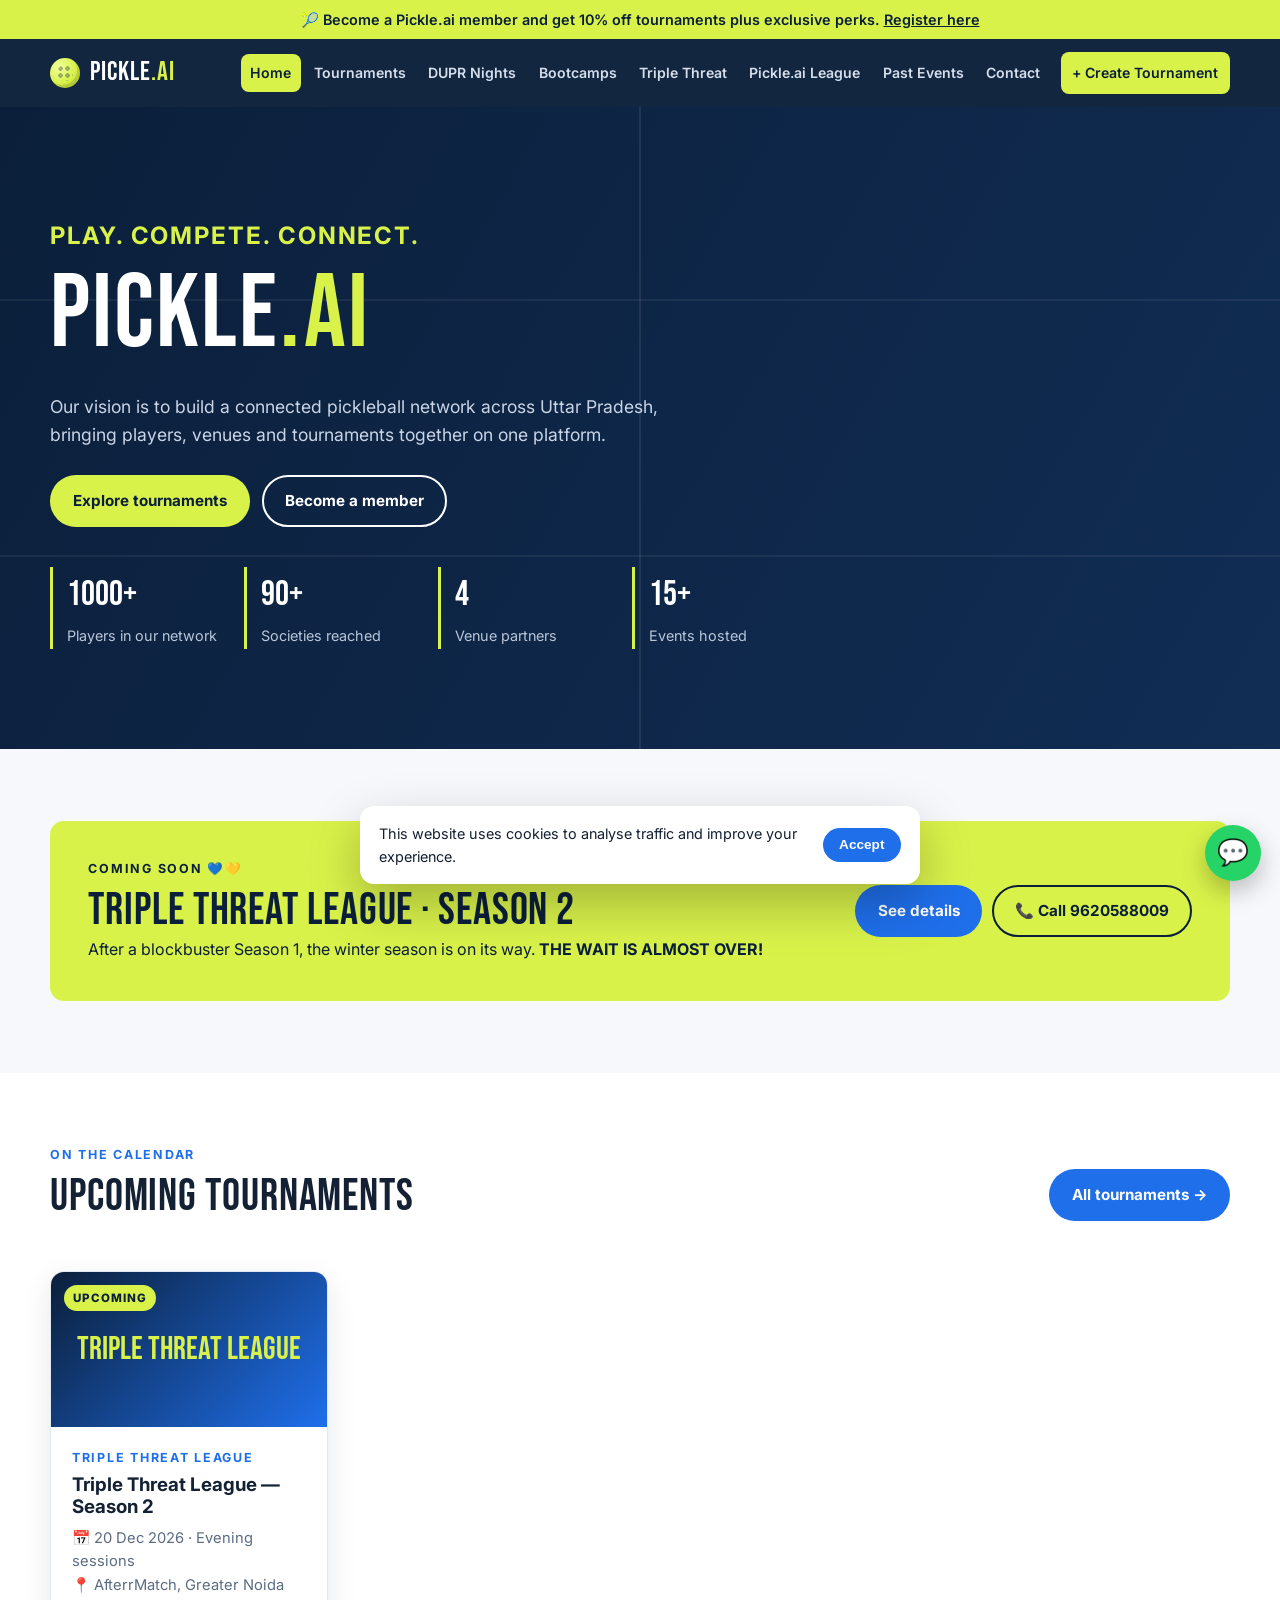
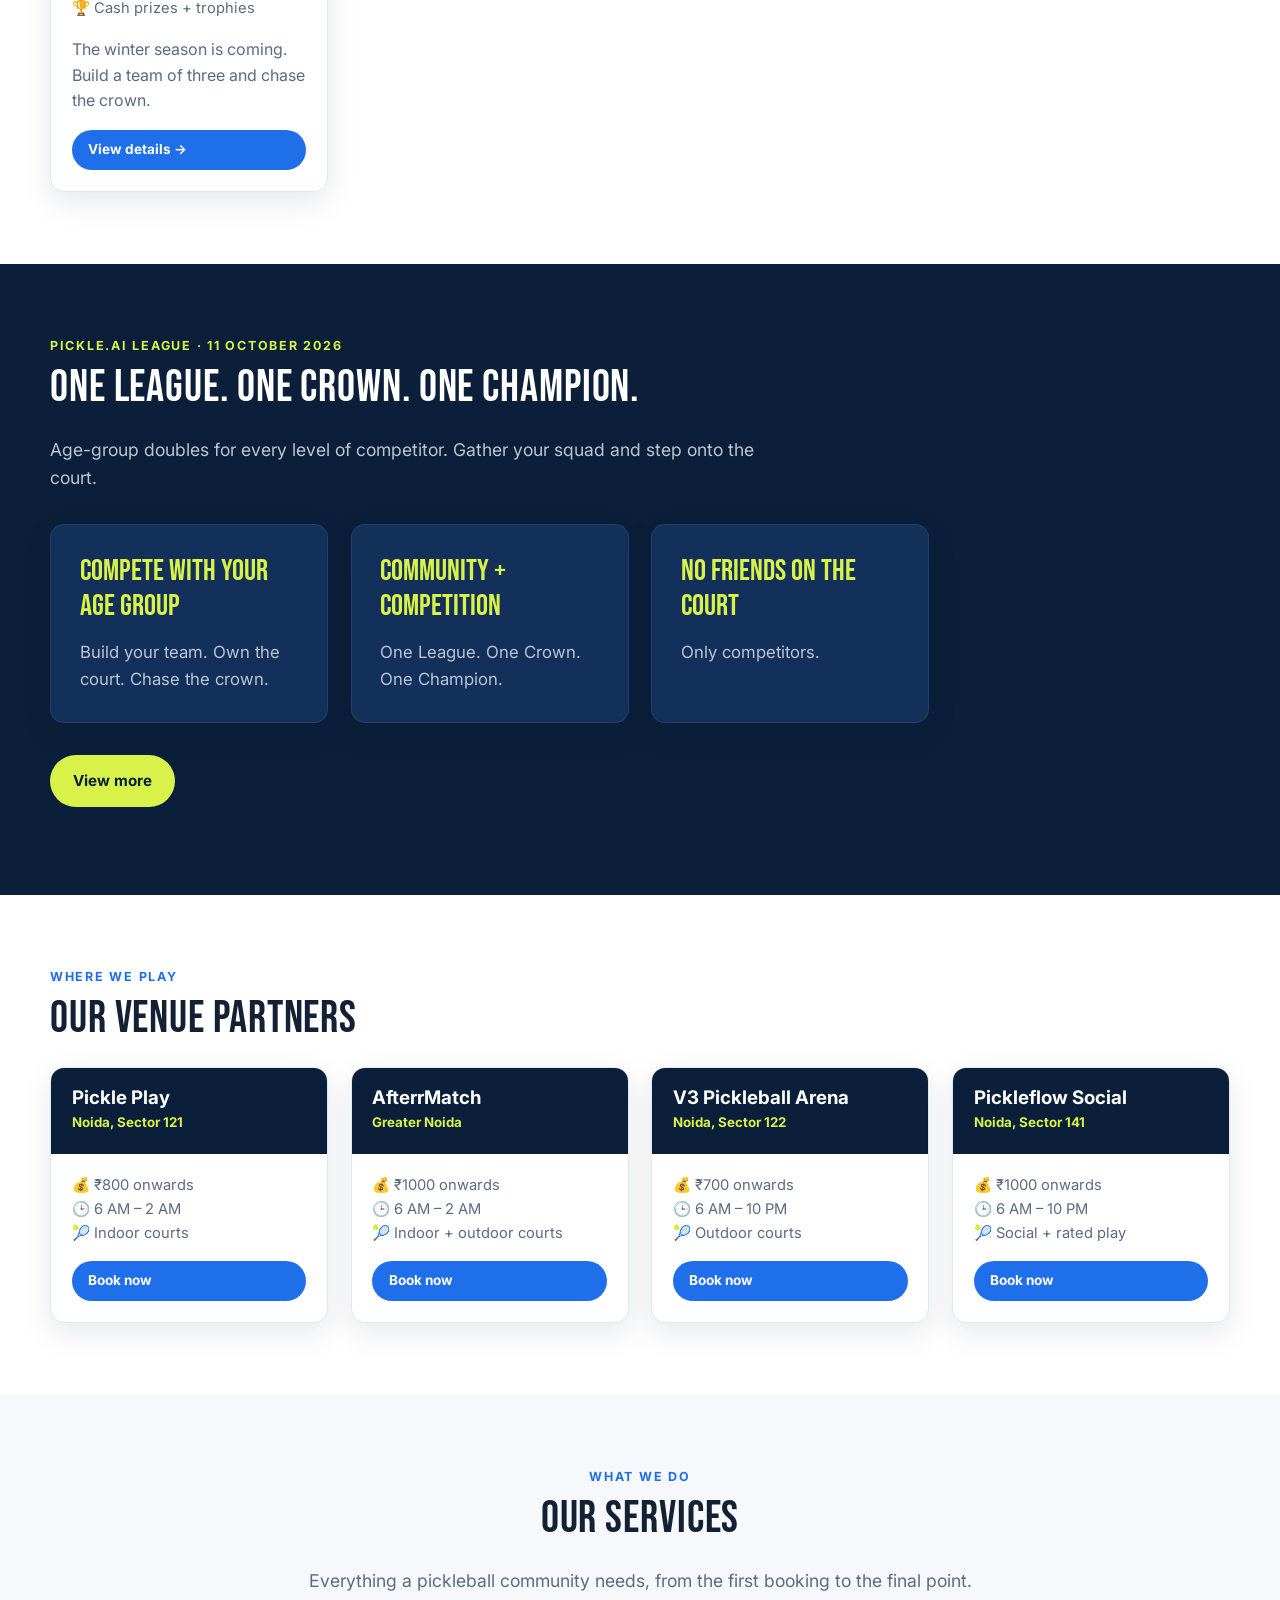
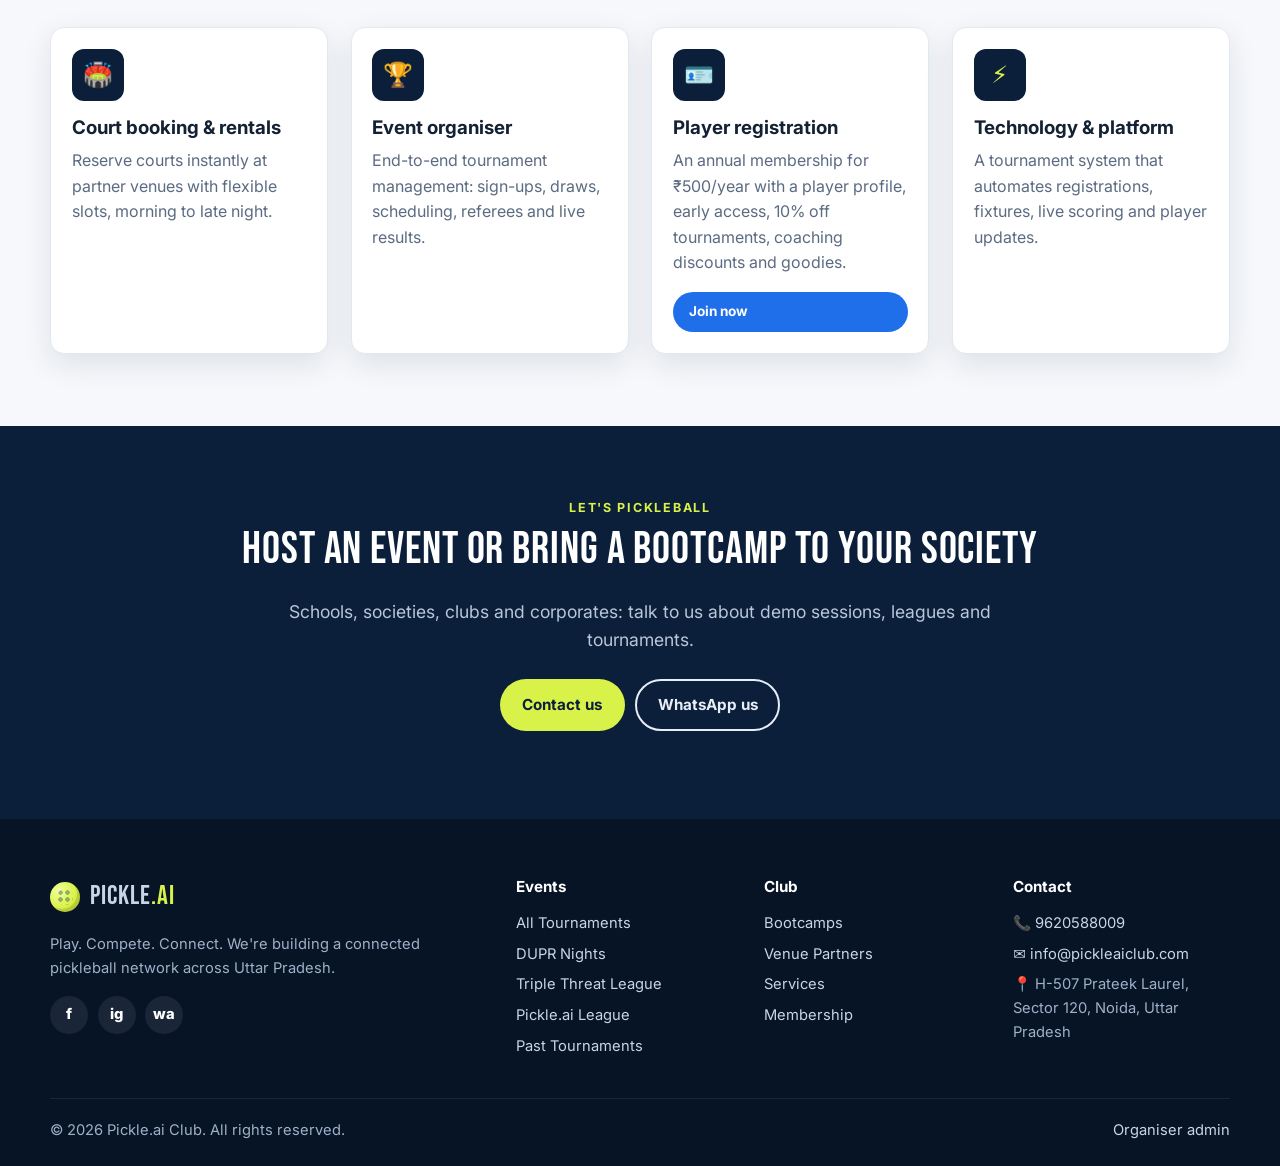
==== index.html @ 354d8ace "Initial Pickle.ai club website Static site with home, tournaments listing/detail, DUPR Nights, bootc" ====
<!doctype html>
<html lang="en">
<head>
  <meta charset="utf-8">
  <meta name="viewport" content="width=device-width, initial-scale=1">
  <title>Pickle.ai — Play. Compete. Connect.</title>
  <meta name="description" content="Pickle.ai Club: pickleball tournaments, leagues, DUPR nights, bootcamps and venue partners across Noida, NCR and Uttar Pradesh.">
  <link rel="preconnect" href="https://fonts.googleapis.com">
  <link href="https://fonts.googleapis.com/css2?family=Bebas+Neue&family=Inter:wght@400;600;700;800&display=swap" rel="stylesheet">
  <link rel="stylesheet" href="css/styles.css">
</head>
<body>
  <main>
    <section class="hero">
      <div class="container">
        <div class="tagline">Play. Compete. Connect.</div>
        <h1>PICKLE<b>.AI</b></h1>
        <p>Our vision is to build a connected pickleball network across Uttar Pradesh, bringing players, venues and tournaments together on one platform.</p>
        <div class="actions">
          <a class="btn btn--primary" href="tournaments.html">Explore tournaments</a>
          <a class="btn btn--ghost" href="membership.html">Become a member</a>
        </div>
        <div class="stats">
          <div class="stat"><strong>1000+</strong><span>Players in our network</span></div>
          <div class="stat"><strong>90+</strong><span>Societies reached</span></div>
          <div class="stat"><strong>4</strong><span>Venue partners</span></div>
          <div class="stat"><strong>15+</strong><span>Events hosted</span></div>
        </div>
      </div>
    </section>

    <!-- Coming soon -->
    <section class="section">
      <div class="container">
        <div class="cta">
          <div>
            <div class="eyebrow" style="color:var(--navy)">Coming soon 💙💛</div>
            <h2>Triple Threat League · Season 2</h2>
            <p style="margin:0">After a blockbuster Season 1, the winter season is on its way. <b>THE WAIT IS ALMOST OVER!</b></p>
          </div>
          <div style="display:flex;gap:.6rem;flex-wrap:wrap">
            <a class="btn btn--blue" href="tournament.html?id=triple-threat-league-s2">See details</a>
            <a class="btn btn--ghost" href="tel:9620588009">📞 Call 9620588009</a>
          </div>
        </div>
      </div>
    </section>

    <!-- Upcoming tournaments (dynamic) -->
    <section class="section section--alt">
      <div class="container">
        <div class="toolbar">
          <div>
            <div class="eyebrow">On the calendar</div>
            <h2>Upcoming tournaments</h2>
          </div>
          <a class="btn btn--blue" href="tournaments.html">All tournaments →</a>
        </div>
        <div class="grid" id="upcoming"></div>
      </div>
    </section>

    <!-- Pickle.ai League promo -->
    <section class="section section--dark">
      <div class="container">
        <div class="eyebrow">Pickle.ai League · 11 October 2026</div>
        <h2>One league. One crown. One champion.</h2>
        <p class="lead">Age-group doubles for every level of competitor. Gather your squad and step onto the court.</p>
        <div class="grid" style="margin-top:2rem">
          <div class="card promo"><h3>Compete with your age group</h3><p>Build your team. Own the court. Chase the crown.</p></div>
          <div class="card promo"><h3>Community + Competition</h3><p>One League. One Crown. One Champion.</p></div>
          <div class="card promo"><h3>No friends on the court</h3><p>Only competitors.</p></div>
        </div>
        <p style="margin-top:2rem"><a class="btn btn--primary" href="pickle-ai-league.html">View more</a></p>
      </div>
    </section>

    <!-- Moments gallery (dynamic, from tournament images) -->
    <section class="section" id="moments-section">
      <div class="container">
        <div class="eyebrow">Gallery</div>
        <h2>Tournament moments</h2>
        <div class="gallery" id="moments"></div>
      </div>
    </section>

    <!-- Venues -->
    <section class="section section--alt" id="venues">
      <div class="container">
        <div class="eyebrow">Where we play</div>
        <h2>Our venue partners</h2>
        <div class="grid" id="venue-grid"></div>
      </div>
    </section>

    <!-- Services -->
    <section class="section" id="services">
      <div class="container">
        <div class="center">
          <div class="eyebrow">What we do</div>
          <h2>Our services</h2>
          <p class="lead">Everything a pickleball community needs, from the first booking to the final point.</p>
        </div>
        <div class="grid" style="margin-top:2rem">
          <div class="card"><div class="card__body"><div class="card__icon">🏟️</div><h3>Court booking & rentals</h3><p>Reserve courts instantly at partner venues with flexible slots, morning to late night.</p></div></div>
          <div class="card"><div class="card__body"><div class="card__icon">🏆</div><h3>Event organiser</h3><p>End-to-end tournament management: sign-ups, draws, scheduling, referees and live results.</p></div></div>
          <div class="card"><div class="card__body"><div class="card__icon">🪪</div><h3>Player registration</h3><p>An annual membership for ₹500/year with a player profile, early access, 10% off tournaments, coaching discounts and goodies.</p><a class="btn btn--blue btn--sm" href="membership.html">Join now</a></div></div>
          <div class="card"><div class="card__body"><div class="card__icon">⚡</div><h3>Technology & platform</h3><p>A tournament system that automates registrations, fixtures, live scoring and player updates.</p></div></div>
        </div>
      </div>
    </section>

    <!-- Contact CTA -->
    <section class="section section--dark">
      <div class="container center">
        <div class="eyebrow">Let's pickleball</div>
        <h2>Host an event or bring a bootcamp to your society</h2>
        <p class="lead">Schools, societies, clubs and corporates: talk to us about demo sessions, leagues and tournaments.</p>
        <p style="margin-top:1.5rem;display:flex;gap:.6rem;justify-content:center;flex-wrap:wrap">
          <a class="btn btn--primary" href="contact.html">Contact us</a>
          <a class="btn btn--ghost" href="https://wa.me/919620588009" target="_blank" rel="noopener">WhatsApp us</a>
        </p>
      </div>
    </section>
  </main>

  <div class="lightbox" id="lightbox"><button class="lb-close" aria-label="Close">×</button><button class="lb-prev" aria-label="Previous">‹</button><img alt=""><button class="lb-next" aria-label="Next">›</button></div>

  <script src="data/tournaments.js"></script>
  <script src="data/venues.js"></script>
  <script src="js/site.js"></script>
  <script src="js/store.js"></script>
  <script src="js/lightbox.js"></script>
  <script>
    (async () => {
      const all = await Store.list();
      const upcoming = all.filter((t) => UI.statusOf(t) !== "completed")
        .sort((a, b) => a.startDate.localeCompare(b.startDate));
      const show = upcoming.length ? upcoming.slice(0, 3) : all.slice(0, 3);
      document.getElementById("upcoming").innerHTML = show.map(UI.tournamentCard).join("") ||
        '<div class="empty">No tournaments yet. <a href="admin.html">Create one</a>.</div>';

      const imgs = all.flatMap((t) => t.images || []).slice(0, 12);
      if (imgs.length) Lightbox.renderGallery(document.getElementById("moments"), imgs);
      else document.getElementById("moments-section").classList.add("hidden");

      document.getElementById("venue-grid").innerHTML = window.VENUES.map((v) => `
        <article class="card">
          <div class="venue__head"><h3>${UI.esc(v.name)}</h3><small>${UI.esc(v.area)}</small></div>
          <div class="card__body">
            <ul class="meta"><li>💰 ${UI.esc(v.price)}</li><li>🕒 ${UI.esc(v.hours)}</li><li>🎾 ${UI.esc(v.courts)}</li></ul>
            <a class="btn btn--blue btn--sm" href="tel:${v.phone}">Book now</a>
          </div>
        </article>`).join("");
    })();
  </script>
</body>
</html>
---- css/styles.css ----
/* ==========================================================================
   Pickle.ai Club — site styles
   Palette: deep navy + pickleball optic yellow, with a court-blue accent.
   ========================================================================== */
:root {
  --navy: #0b1f3a;
  --navy-2: #12305a;
  --blue: #1f6feb;
  --ball: #d9f24a;
  --ball-dark: #b8d12a;
  --ink: #142033;
  --muted: #5b6b82;
  --line: #e3e8ef;
  --bg: #f6f8fb;
  --white: #fff;
  --danger: #d64545;
  --radius: 14px;
  --shadow: 0 10px 30px rgba(11, 31, 58, .10);
  --max: 1180px;
  --font: "Inter", system-ui, -apple-system, "Segoe UI", Roboto, sans-serif;
  --display: "Bebas Neue", "Oswald", Impact, sans-serif;
}

* { box-sizing: border-box; }
html { scroll-behavior: smooth; }
body { margin: 0; font-family: var(--font); color: var(--ink); background: var(--bg); line-height: 1.6; }
img, video { max-width: 100%; display: block; }
a { color: var(--blue); text-decoration: none; }
a:hover { text-decoration: underline; }
h1, h2, h3 { line-height: 1.15; margin: 0 0 .5em; }
h1, h2 { font-family: var(--display); letter-spacing: .02em; font-weight: 400; }
h2 { font-size: clamp(2rem, 4vw, 2.8rem); }
.container { width: min(100% - 2rem, var(--max)); margin-inline: auto; }
.section { padding: 72px 0; }
.section--alt { background: var(--white); }
.section--dark { background: var(--navy); color: #e8eef7; }
.section--dark h2 { color: var(--white); }
.eyebrow { text-transform: uppercase; font-weight: 700; letter-spacing: .14em; font-size: .78rem; color: var(--blue); margin-bottom: .4rem; }
.section--dark .eyebrow { color: var(--ball); }
.lead { font-size: 1.1rem; color: var(--muted); max-width: 720px; }
.section--dark .lead { color: #b9c6d8; }
.center { text-align: center; }
.center .lead { margin-inline: auto; }

/* Buttons */
.btn { display: inline-flex; align-items: center; gap: .5rem; padding: .75rem 1.3rem; border-radius: 999px; font-weight: 700; border: 2px solid transparent; cursor: pointer; font-size: .95rem; transition: transform .15s, background .15s; text-decoration: none !important; }
.btn:hover { transform: translateY(-1px); }
.btn--primary { background: var(--ball); color: var(--navy); }
.btn--primary:hover { background: var(--ball-dark); }
.btn--blue { background: var(--blue); color: var(--white); }
.btn--ghost { border-color: currentColor; color: inherit; background: transparent; }
.btn--danger { background: var(--danger); color: var(--white); }
.btn--sm { padding: .45rem .9rem; font-size: .85rem; }

/* Announcement bar */
.topbar { background: var(--ball); color: var(--navy); font-size: .9rem; font-weight: 600; text-align: center; padding: .5rem 1rem; }
.topbar a { color: var(--navy); text-decoration: underline; }

/* Header */
.site-header { position: sticky; top: 0; z-index: 50; background: rgba(11, 31, 58, .97); backdrop-filter: blur(8px); }
.site-header .container { display: flex; align-items: center; justify-content: space-between; height: 68px; gap: 1rem; }
.brand { display: flex; align-items: center; gap: .6rem; color: var(--white); font-family: var(--display); font-size: 1.7rem; letter-spacing: .04em; text-decoration: none !important; }
.brand__ball { width: 30px; height: 30px; border-radius: 50%; background: radial-gradient(circle at 30% 30%, #f1ff9b, var(--ball) 55%, var(--ball-dark)); box-shadow: inset -3px -3px 0 rgba(0,0,0,.12); position: relative; }
.brand__ball::after { content: ""; position: absolute; inset: 7px; border-radius: 50%; background: radial-gradient(circle, rgba(11,31,58,.35) 2px, transparent 2.5px) 0 0 / 7px 7px; }
.brand span b { color: var(--ball); font-weight: 400; }
.nav { display: flex; align-items: center; gap: .2rem; }
.nav a { color: #d4deec; font-weight: 600; font-size: .88rem; padding: .5rem .6rem; white-space: nowrap; border-radius: 8px; text-decoration: none; }
.nav a:hover, .nav a.active { color: var(--navy); background: var(--ball); }
.nav .btn { margin-left: .5rem; color: var(--navy); background: var(--ball); }
.nav .btn:hover { background: var(--white); }
.nav-toggle { display: none; background: none; border: 0; color: var(--white); font-size: 1.6rem; cursor: pointer; }
@media (max-width: 1240px) {
  .nav-toggle { display: block; }
  .nav { position: absolute; top: 68px; left: 0; right: 0; flex-direction: column; align-items: stretch; background: var(--navy); padding: 1rem; display: none; }
  .nav.open { display: flex; }
  .nav .btn { margin: .5rem 0 0; justify-content: center; }
}

/* Hero */
.hero { position: relative; color: var(--white); background: linear-gradient(120deg, rgba(11,31,58,.95), rgba(18,48,90,.82)), var(--hero-img, none) center/cover, var(--navy); overflow: hidden; }
.hero::before { /* court lines */ content: ""; position: absolute; inset: 0; background:
  linear-gradient(90deg, transparent calc(50% - 1px), rgba(255,255,255,.08) calc(50% - 1px), rgba(255,255,255,.08) calc(50% + 1px), transparent calc(50% + 1px)),
  linear-gradient(0deg, transparent calc(30% - 1px), rgba(255,255,255,.06) calc(30% - 1px), rgba(255,255,255,.06) calc(30% + 1px), transparent calc(30% + 1px)),
  linear-gradient(0deg, transparent calc(70% - 1px), rgba(255,255,255,.06) calc(70% - 1px), rgba(255,255,255,.06) calc(70% + 1px), transparent calc(70% + 1px)); pointer-events: none; }
.hero .container { position: relative; padding: 110px 0 100px; }
.hero h1 { font-size: clamp(3.2rem, 9vw, 6.5rem); margin-bottom: .1em; }
.hero h1 b { color: var(--ball); font-weight: 400; }
.hero .tagline { font-size: clamp(1.1rem, 2.4vw, 1.5rem); font-weight: 700; letter-spacing: .08em; text-transform: uppercase; color: var(--ball); }
.hero p { max-width: 640px; color: #c9d5e6; font-size: 1.1rem; }
.hero .actions { display: flex; flex-wrap: wrap; gap: .8rem; margin-top: 1.6rem; }
.hero--page .container { padding: 80px 0 64px; }
.hero--page h1 { font-size: clamp(2.6rem, 6vw, 4.4rem); }

/* Stats strip */
.stats { display: grid; grid-template-columns: repeat(auto-fit, minmax(160px, 1fr)); gap: 1rem; margin-top: 2.5rem; max-width: 760px; }
.stat { border-left: 3px solid var(--ball); padding-left: .9rem; }
.stat strong { display: block; font-family: var(--display); font-size: 2.2rem; font-weight: 400; color: var(--white); }
.stat span { color: #b9c6d8; font-size: .9rem; }

/* Grid + cards */
.grid { display: grid; gap: 1.4rem; grid-template-columns: repeat(auto-fill, minmax(260px, 1fr)); }
.grid--2 { grid-template-columns: repeat(auto-fit, minmax(320px, 1fr)); }
.card { background: var(--white); border: 1px solid var(--line); border-radius: var(--radius); overflow: hidden; box-shadow: var(--shadow); display: flex; flex-direction: column; }
.card__body { padding: 1.3rem; flex: 1; display: flex; flex-direction: column; }
.card__body p { color: var(--muted); margin: 0 0 1rem; }
.card__body .btn, .card__body .card__foot { margin-top: auto; }
.card__icon { width: 52px; height: 52px; border-radius: 12px; display: grid; place-items: center; background: var(--navy); color: var(--ball); font-size: 1.5rem; margin-bottom: 1rem; }
.section--dark .card { background: var(--navy-2); border-color: rgba(255,255,255,.08); color: #e8eef7; }
.section--dark .card p { color: #b9c6d8; }
.promo { padding: 1.8rem; background: linear-gradient(145deg, var(--navy-2), var(--navy)); color: var(--white); border: 1px solid rgba(255,255,255,.1); }
.promo h3 { font-family: var(--display); font-weight: 400; font-size: 1.9rem; color: var(--ball); }
.promo p { color: #c9d5e6; font-size: 1.05rem; margin: 0; }

/* Tournament cards */
.t-card__media { aspect-ratio: 16 / 9; background: linear-gradient(135deg, var(--navy), var(--blue)); position: relative; overflow: hidden; }
.t-card__media img { width: 100%; height: 100%; object-fit: cover; }
.t-card__media .placeholder { position: absolute; inset: 0; display: grid; place-items: center; color: var(--ball); font-family: var(--display); font-size: 2rem; text-align: center; padding: 1rem; }
.badge { display: inline-block; font-size: .72rem; font-weight: 800; letter-spacing: .08em; text-transform: uppercase; padding: .25rem .6rem; border-radius: 999px; background: var(--ball); color: var(--navy); }
.badge--past { background: #e3e8ef; color: var(--muted); }
.badge--live { background: var(--danger); color: var(--white); }
.badge--local { background: var(--blue); color: var(--white); }
.t-card__media .badge { position: absolute; top: .8rem; left: .8rem; }
.t-card__media .badge + .badge { left: auto; right: .8rem; }
.meta { list-style: none; padding: 0; margin: 0 0 1rem; color: var(--muted); font-size: .92rem; }
.meta li { display: flex; gap: .5rem; }
.t-card h3 a { color: var(--ink); }

/* Filters */
.toolbar { display: flex; flex-wrap: wrap; gap: .6rem; align-items: center; justify-content: space-between; margin-bottom: 1.6rem; }
.chips { display: flex; flex-wrap: wrap; gap: .5rem; }
.chip { border: 1px solid var(--line); background: var(--white); border-radius: 999px; padding: .45rem 1rem; font-weight: 600; cursor: pointer; font-size: .88rem; color: var(--ink); }
.chip.active { background: var(--navy); color: var(--white); border-color: var(--navy); }
.search { border: 1px solid var(--line); border-radius: 999px; padding: .55rem 1rem; min-width: 240px; font: inherit; }
.empty { text-align: center; color: var(--muted); padding: 3rem 1rem; border: 2px dashed var(--line); border-radius: var(--radius); background: var(--white); }

/* Venues */
.venue__head { background: var(--navy); color: var(--white); padding: 1.2rem 1.3rem; }
.venue__head h3 { margin: 0; }
.venue__head small { color: var(--ball); font-weight: 700; }

/* Tournament detail */
.detail-hero { color: var(--white); background: linear-gradient(0deg, rgba(11,31,58,.96) 10%, rgba(11,31,58,.55)), var(--cover, none) center/cover, var(--navy); }
.detail-hero .container { padding: 120px 0 48px; }
.detail-hero h1 { font-size: clamp(2.6rem, 6vw, 4.6rem); margin: .4rem 0; }
.detail-hero .meta { color: #c9d5e6; display: flex; flex-wrap: wrap; gap: .4rem 1.6rem; font-size: 1rem; }
.detail-layout { display: grid; grid-template-columns: minmax(0, 1fr) 340px; gap: 2rem; align-items: start; }
@media (max-width: 900px) { .detail-layout { grid-template-columns: 1fr; } }
.panel { background: var(--white); border: 1px solid var(--line); border-radius: var(--radius); padding: 1.5rem; box-shadow: var(--shadow); margin-bottom: 1.5rem; }
.panel h2 { font-size: 1.9rem; }
.sticky { position: sticky; top: 88px; }
.facts { list-style: none; padding: 0; margin: 0 0 1.2rem; }
.facts li { display: flex; justify-content: space-between; gap: 1rem; padding: .6rem 0; border-bottom: 1px solid var(--line); }
.facts li span:first-child { color: var(--muted); }
.facts li span:last-child { font-weight: 700; text-align: right; }
.schedule { width: 100%; border-collapse: collapse; }
.schedule td { padding: .6rem .4rem; border-bottom: 1px solid var(--line); vertical-align: top; }
.schedule td:first-child { font-weight: 700; white-space: nowrap; color: var(--blue); width: 1%; }
.tags { display: flex; flex-wrap: wrap; gap: .4rem; }
.tag { background: var(--bg); border: 1px solid var(--line); padding: .25rem .7rem; border-radius: 999px; font-size: .85rem; font-weight: 600; }
.podium { display: grid; grid-template-columns: repeat(auto-fit, minmax(180px, 1fr)); gap: 1rem; }
.podium div { border-radius: 12px; padding: 1rem; background: var(--bg); border: 1px solid var(--line); }
.podium strong { display: block; font-family: var(--display); font-size: 1.5rem; font-weight: 400; color: var(--navy); }

/* Gallery + lightbox */
.gallery { display: grid; grid-template-columns: repeat(auto-fill, minmax(180px, 1fr)); gap: .7rem; }
.gallery button { padding: 0; border: 0; cursor: zoom-in; border-radius: 10px; overflow: hidden; aspect-ratio: 1; background: var(--line); }
.gallery img { width: 100%; height: 100%; object-fit: cover; transition: transform .3s; }
.gallery button:hover img { transform: scale(1.06); }
.videos { display: grid; gap: 1rem; grid-template-columns: repeat(auto-fit, minmax(280px, 1fr)); }
.video { aspect-ratio: 16 / 9; border-radius: 12px; overflow: hidden; background: #000; }
.video iframe, .video video { width: 100%; height: 100%; border: 0; }
.lightbox { position: fixed; inset: 0; background: rgba(5, 12, 24, .92); display: none; place-items: center; z-index: 100; padding: 2rem; }
.lightbox.open { display: grid; }
.lightbox img { max-height: 88vh; border-radius: 10px; }
.lightbox button { position: absolute; background: rgba(255,255,255,.12); color: var(--white); border: 0; font-size: 1.8rem; width: 48px; height: 48px; border-radius: 50%; cursor: pointer; }
.lightbox .lb-close { top: 1rem; right: 1rem; }
.lightbox .lb-prev { left: 1rem; top: 50%; }
.lightbox .lb-next { right: 1rem; top: 50%; }

/* Forms */
.form { display: grid; gap: 1rem; }
.form-row { display: grid; gap: 1rem; grid-template-columns: repeat(auto-fit, minmax(220px, 1fr)); }
label { font-weight: 600; font-size: .9rem; display: grid; gap: .35rem; }
label small { font-weight: 400; color: var(--muted); }
input, select, textarea { font: inherit; padding: .7rem .85rem; border: 1px solid #cdd6e3; border-radius: 10px; background: var(--white); color: var(--ink); width: 100%; }
input:focus, select:focus, textarea:focus { outline: 2px solid var(--blue); outline-offset: 1px; border-color: transparent; }
textarea { min-height: 110px; resize: vertical; }
fieldset { border: 1px solid var(--line); border-radius: var(--radius); padding: 1.3rem; margin: 0; background: var(--white); }
legend { font-weight: 800; padding: 0 .5rem; color: var(--navy); }
.dropzone { border: 2px dashed #b9c6d8; border-radius: 12px; padding: 1.4rem; text-align: center; color: var(--muted); background: var(--bg); cursor: pointer; }
.dropzone.drag { border-color: var(--blue); background: #eaf2ff; }
.thumbs { display: flex; flex-wrap: wrap; gap: .6rem; margin-top: .8rem; }
.thumb { position: relative; width: 110px; height: 80px; border-radius: 8px; overflow: hidden; background: #000; }
.thumb img, .thumb video { width: 100%; height: 100%; object-fit: cover; }
.thumb button { position: absolute; top: 4px; right: 4px; width: 22px; height: 22px; border-radius: 50%; border: 0; background: rgba(0,0,0,.7); color: #fff; cursor: pointer; line-height: 1; }
.repeat-row { display: grid; grid-template-columns: 150px 1fr auto; gap: .5rem; margin-bottom: .5rem; }
.repeat-row--2 { grid-template-columns: 1fr auto; }
.notice { padding: .9rem 1.1rem; border-radius: 10px; background: #eaf2ff; border: 1px solid #c7dbff; color: var(--navy-2); font-size: .92rem; }
.notice--ok { background: #eefbd0; border-color: #d4ee8f; }
.admin-list .row { display: flex; justify-content: space-between; align-items: center; gap: 1rem; padding: .8rem 0; border-bottom: 1px solid var(--line); }

/* Contact */
.contact-grid { display: grid; grid-template-columns: 1fr 1.3fr; gap: 2rem; }
@media (max-width: 800px) { .contact-grid { grid-template-columns: 1fr; } }
.contact-list { list-style: none; padding: 0; margin: 0; display: grid; gap: 1rem; }
.contact-list li { display: flex; gap: .8rem; align-items: flex-start; }
.contact-list .card__icon { margin: 0; width: 42px; height: 42px; font-size: 1.1rem; flex: none; }

/* CTA band */
.cta { background: var(--ball); color: var(--navy); border-radius: var(--radius); padding: 2.4rem; display: flex; flex-wrap: wrap; align-items: center; justify-content: space-between; gap: 1rem; }
.cta h2 { margin: 0; }

/* Footer */
.site-footer { background: #071426; color: #9fb0c8; padding: 56px 0 24px; font-size: .92rem; }
.site-footer .cols { display: grid; gap: 2rem; grid-template-columns: 2fr 1fr 1fr 1fr; }
@media (max-width: 800px) { .site-footer .cols { grid-template-columns: 1fr 1fr; } }
.site-footer h4 { color: var(--white); margin: 0 0 .8rem; font-size: .95rem; }
.site-footer ul { list-style: none; padding: 0; margin: 0; display: grid; gap: .45rem; }
.site-footer a { color: #c9d5e6; }
.site-footer .bottom { border-top: 1px solid rgba(255,255,255,.08); margin-top: 2.5rem; padding-top: 1.2rem; display: flex; flex-wrap: wrap; justify-content: space-between; gap: 1rem; }
.socials { display: flex; gap: .6rem; margin-top: 1rem; }
.socials a { width: 38px; height: 38px; border-radius: 50%; display: grid; place-items: center; background: rgba(255,255,255,.08); color: var(--white); font-weight: 800; text-decoration: none; }

/* Cookie banner */
.cookie { position: fixed; bottom: 1rem; left: 1rem; right: 1rem; max-width: 560px; margin-inline: auto; background: var(--white); border-radius: var(--radius); box-shadow: 0 20px 50px rgba(0,0,0,.25); padding: 1rem 1.2rem; display: flex; gap: 1rem; align-items: center; z-index: 90; font-size: .9rem; }

.wa-float { position: fixed; right: 1.2rem; bottom: 1.2rem; width: 56px; height: 56px; border-radius: 50%; background: #25d366; color: #fff; display: grid; place-items: center; font-size: 1.6rem; box-shadow: 0 10px 25px rgba(0,0,0,.25); z-index: 80; text-decoration: none !important; }
.hidden { display: none !important; }
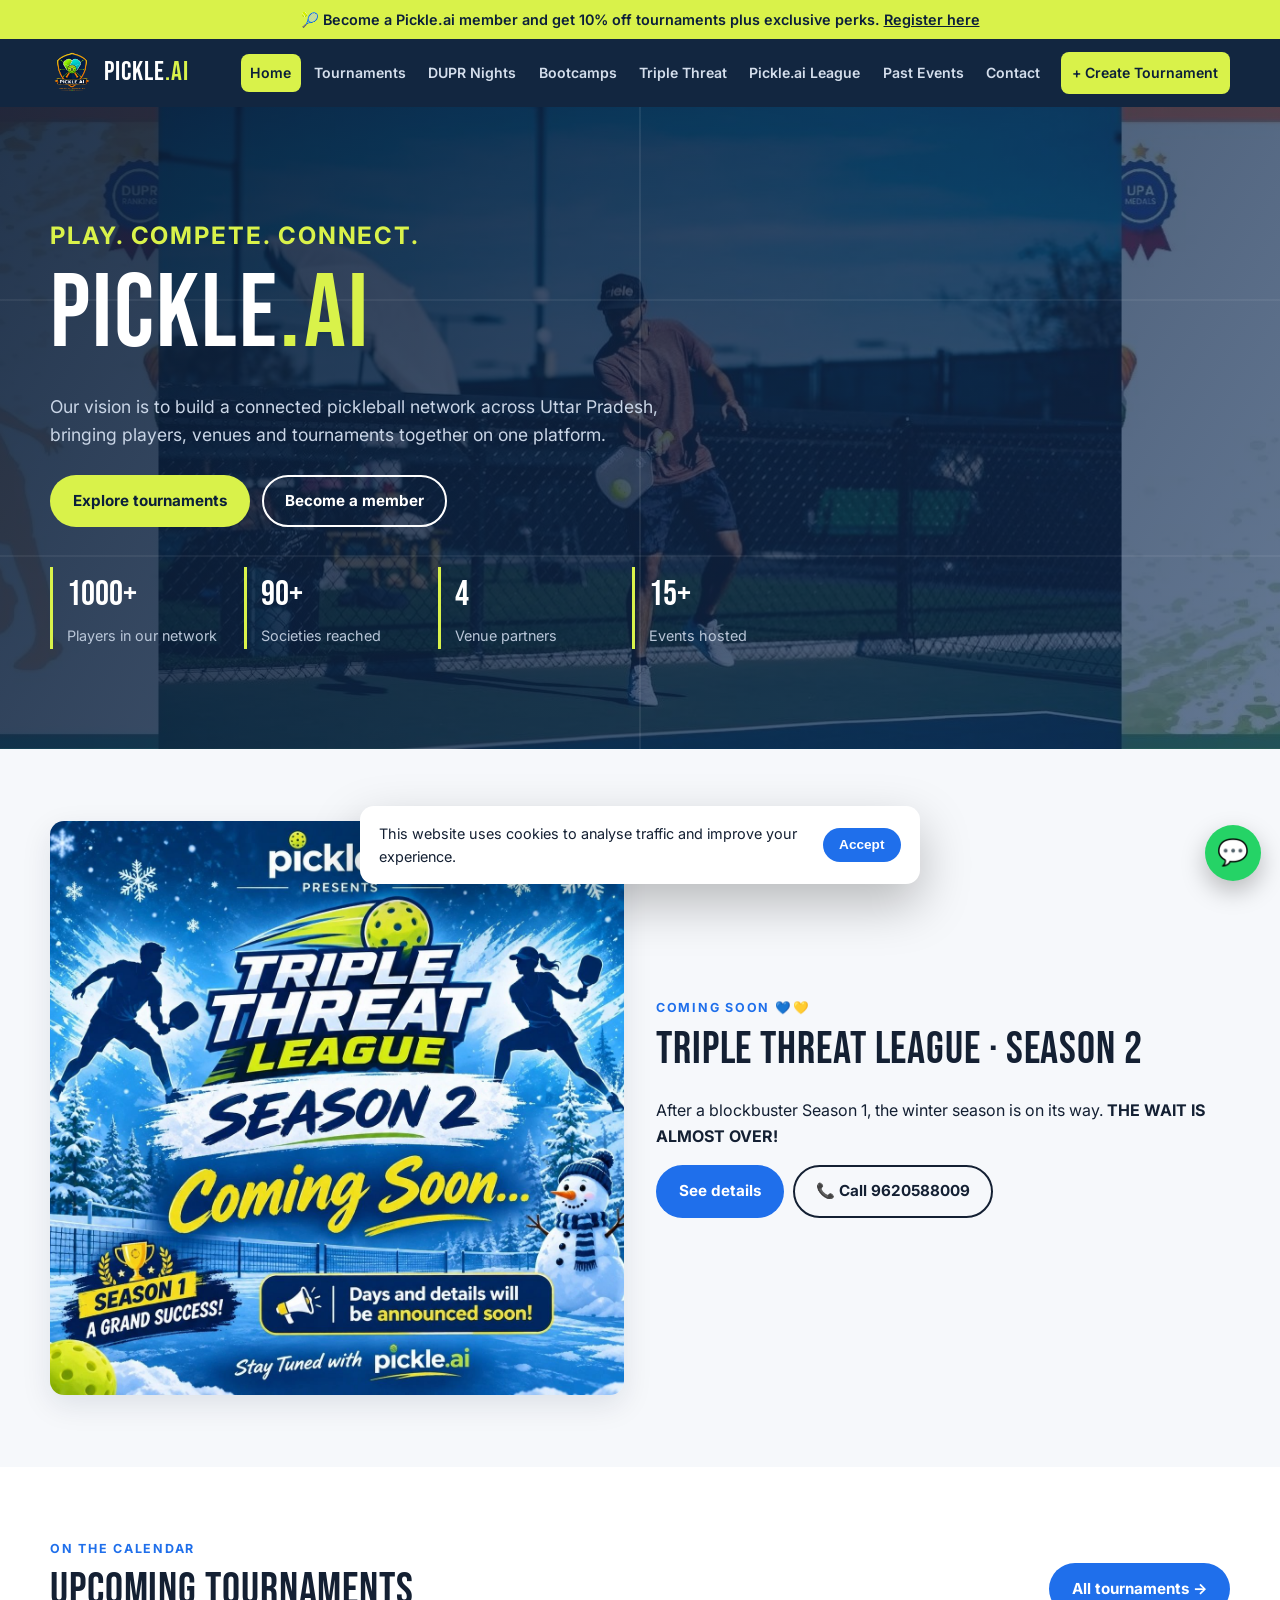
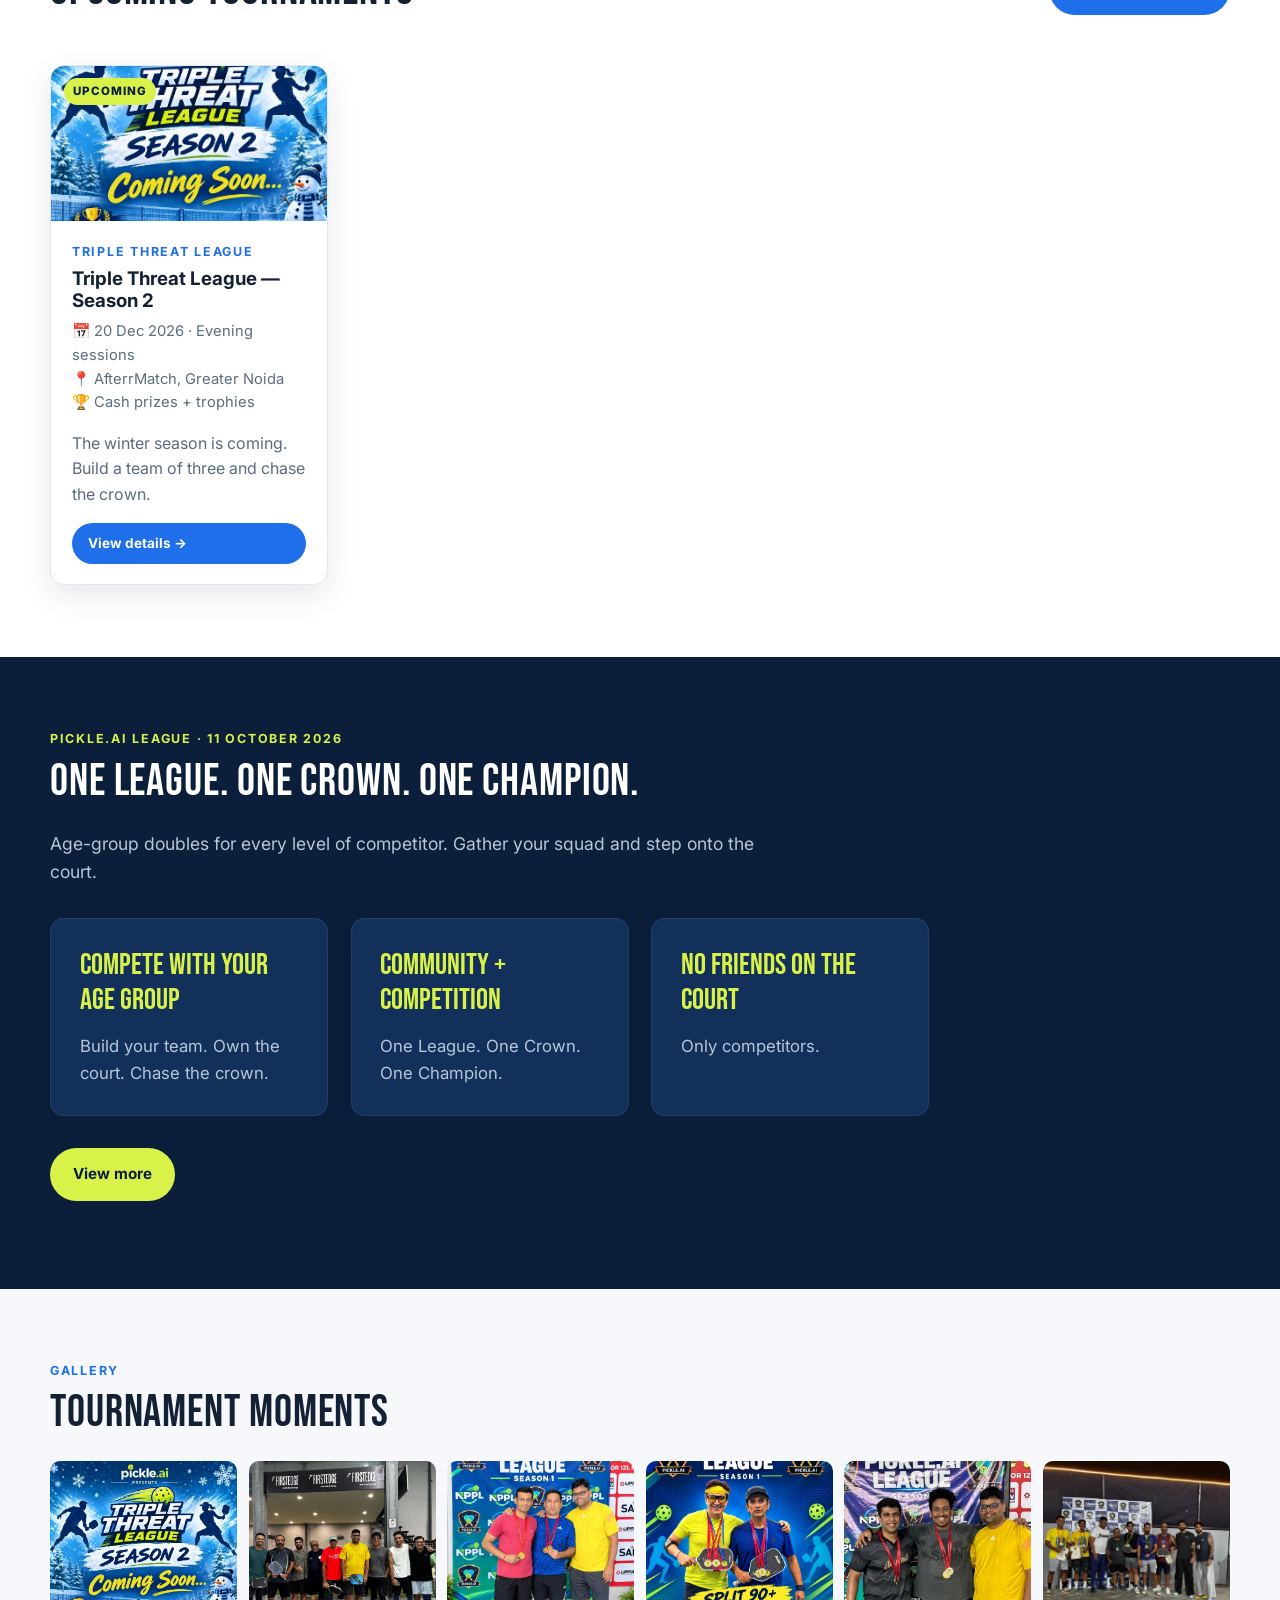
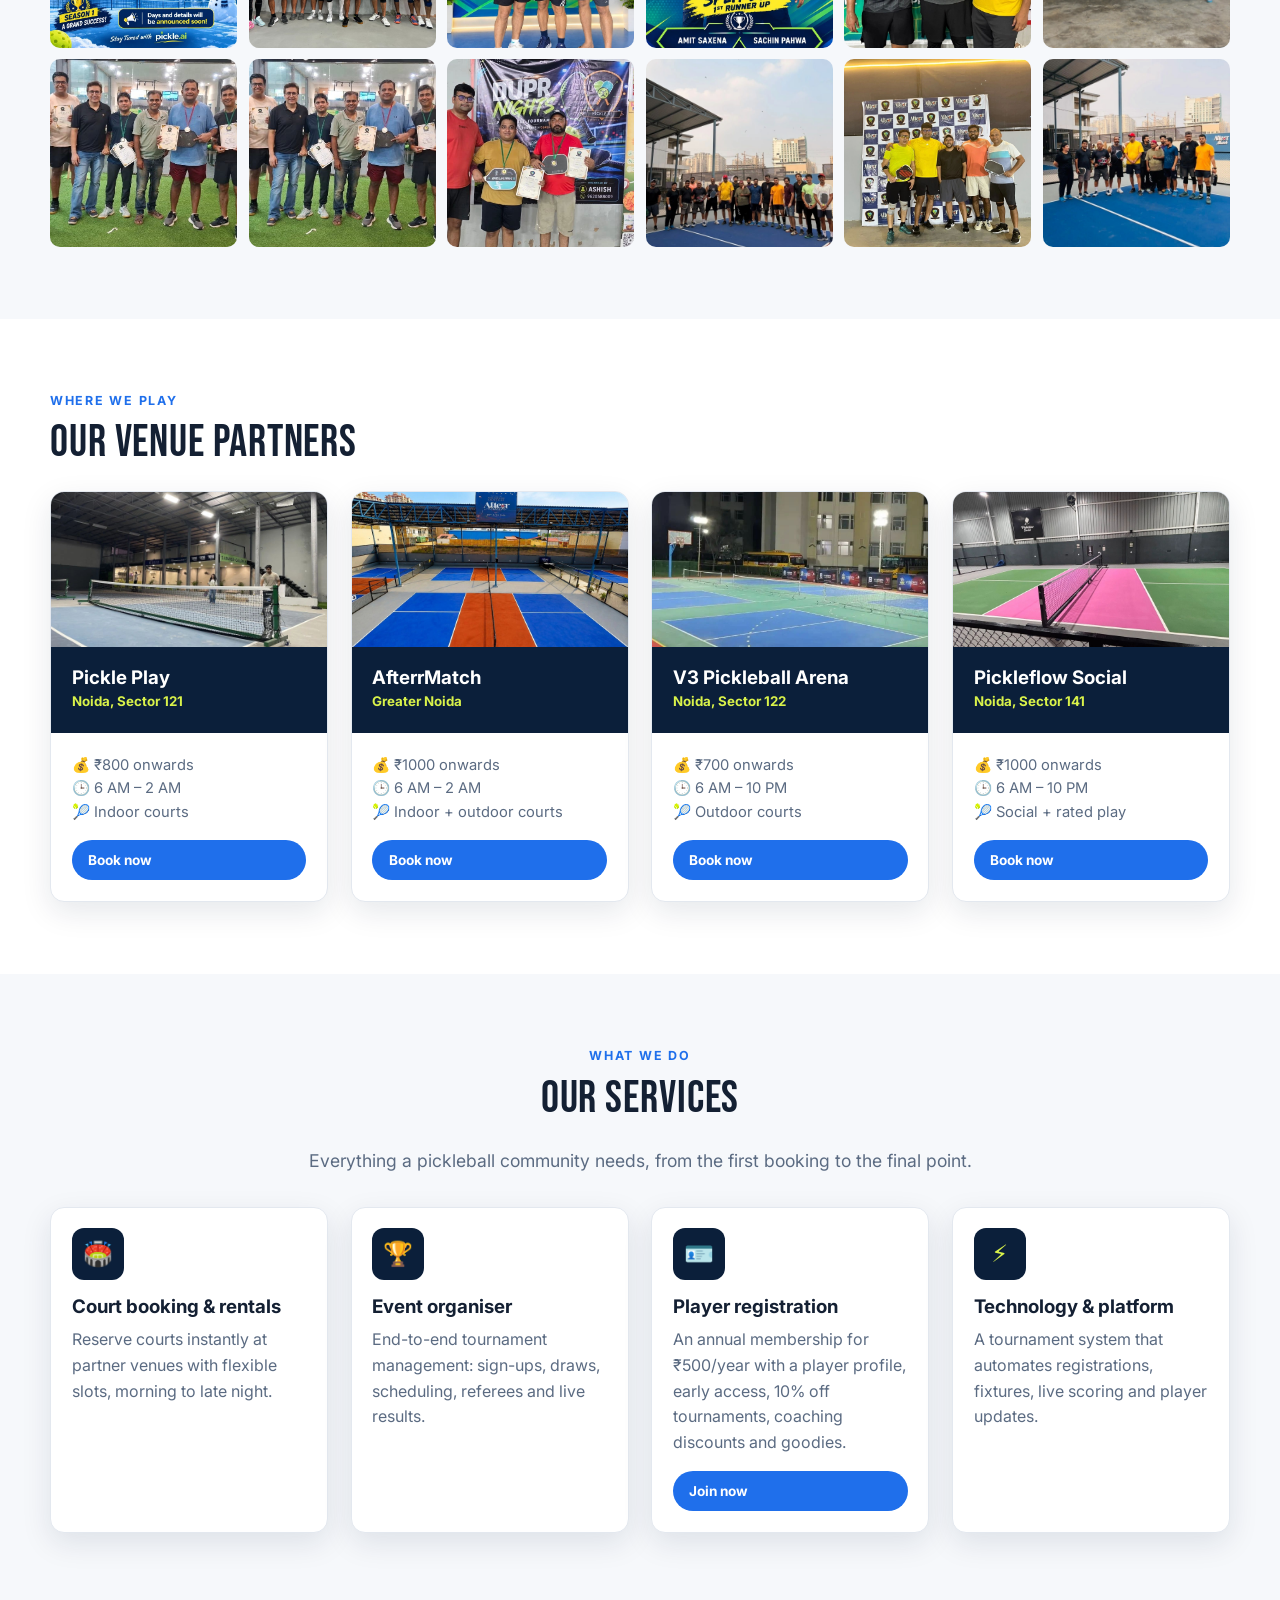
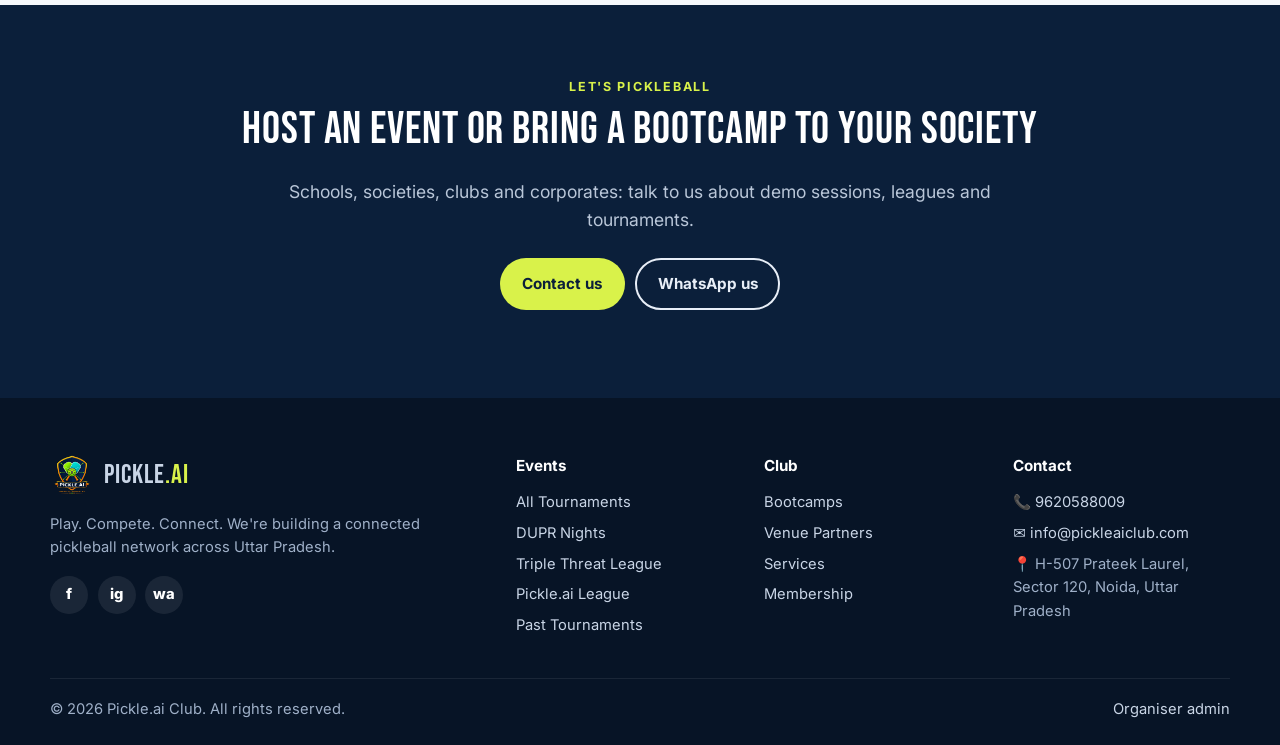
==== commit d5ee7785: "Add photos from pickleaiclub.com Tournament covers and galleries, home hero, logo, venue and bootcam" ====
--- a/index.html
+++ b/index.html
@@ -11,7 +11,7 @@
 </head>
 <body>
   <main>
-    <section class="hero">
+    <section class="hero" style="background-image:linear-gradient(120deg, rgba(11,31,58,.9), rgba(18,48,90,.65)), url('assets/img/hero-court.jpg')">
       <div class="container">
         <div class="tagline">Play. Compete. Connect.</div>
         <h1>PICKLE<b>.AI</b></h1>
@@ -32,12 +32,12 @@
     <!-- Coming soon -->
     <section class="section">
       <div class="container">
-        <div class="cta">
+        <div class="split">
+          <img src="assets/uploads/triple-threat-league-s2/season-2-poster.jpg" alt="Triple Threat League Season 2 coming soon poster" loading="lazy">
           <div>
-            <div class="eyebrow" style="color:var(--navy)">Coming soon 💙💛</div>
+            <div class="eyebrow">Coming soon 💙💛</div>
             <h2>Triple Threat League · Season 2</h2>
-            <p style="margin:0">After a blockbuster Season 1, the winter season is on its way. <b>THE WAIT IS ALMOST OVER!</b></p>
-          </div>
+            <p>After a blockbuster Season 1, the winter season is on its way. <b>THE WAIT IS ALMOST OVER!</b></p>
           <div style="display:flex;gap:.6rem;flex-wrap:wrap">
             <a class="btn btn--blue" href="tournament.html?id=triple-threat-league-s2">See details</a>
             <a class="btn btn--ghost" href="tel:9620588009">📞 Call 9620588009</a>
@@ -140,12 +140,13 @@
       document.getElementById("upcoming").innerHTML = show.map(UI.tournamentCard).join("") ||
         '<div class="empty">No tournaments yet. <a href="admin.html">Create one</a>.</div>';
 
-      const imgs = all.flatMap((t) => t.images || []).slice(0, 12);
+      const imgs = all.flatMap((t) => (t.images || []).slice(0, 4)).slice(0, 12);
       if (imgs.length) Lightbox.renderGallery(document.getElementById("moments"), imgs);
       else document.getElementById("moments-section").classList.add("hidden");
 
       document.getElementById("venue-grid").innerHTML = window.VENUES.map((v) => `
         <article class="card">
+          ${v.image ? `<img class="venue__img" src="${UI.esc(v.image)}" alt="${UI.esc(v.name)} courts" loading="lazy">` : ""}
           <div class="venue__head"><h3>${UI.esc(v.name)}</h3><small>${UI.esc(v.area)}</small></div>
           <div class="card__body">
             <ul class="meta"><li>💰 ${UI.esc(v.price)}</li><li>🕒 ${UI.esc(v.hours)}</li><li>🎾 ${UI.esc(v.courts)}</li></ul>
--- a/css/styles.css
+++ b/css/styles.css
@@ -62,6 +62,12 @@
 .brand { display: flex; align-items: center; gap: .6rem; color: var(--white); font-family: var(--display); font-size: 1.7rem; letter-spacing: .04em; text-decoration: none !important; }
 .brand__ball { width: 30px; height: 30px; border-radius: 50%; background: radial-gradient(circle at 30% 30%, #f1ff9b, var(--ball) 55%, var(--ball-dark)); box-shadow: inset -3px -3px 0 rgba(0,0,0,.12); position: relative; }
 .brand__ball::after { content: ""; position: absolute; inset: 7px; border-radius: 50%; background: radial-gradient(circle, rgba(11,31,58,.35) 2px, transparent 2.5px) 0 0 / 7px 7px; }
+.brand__logo { width: 44px; height: 44px; object-fit: contain; }
+.venue__img { aspect-ratio: 16 / 9; width: 100%; object-fit: cover; }
+.camp__img { aspect-ratio: 4 / 3; width: 100%; object-fit: cover; }
+.split { display: grid; grid-template-columns: 1fr 1fr; gap: 2rem; align-items: center; }
+@media (max-width: 800px) { .split { grid-template-columns: 1fr; } }
+.split img { border-radius: var(--radius); box-shadow: var(--shadow); }
 .brand span b { color: var(--ball); font-weight: 400; }
 .nav { display: flex; align-items: center; gap: .2rem; }
 .nav a { color: #d4deec; font-weight: 600; font-size: .88rem; padding: .5rem .6rem; white-space: nowrap; border-radius: 8px; text-decoration: none; }
@@ -77,7 +83,7 @@
 }
 
 /* Hero */
-.hero { position: relative; color: var(--white); background: linear-gradient(120deg, rgba(11,31,58,.95), rgba(18,48,90,.82)), var(--hero-img, none) center/cover, var(--navy); overflow: hidden; }
+.hero { background-size: cover !important; background-position: center !important; position: relative; color: var(--white); background: linear-gradient(120deg, rgba(11,31,58,.95), rgba(18,48,90,.82)), var(--navy); overflow: hidden; }
 .hero::before { /* court lines */ content: ""; position: absolute; inset: 0; background:
   linear-gradient(90deg, transparent calc(50% - 1px), rgba(255,255,255,.08) calc(50% - 1px), rgba(255,255,255,.08) calc(50% + 1px), transparent calc(50% + 1px)),
   linear-gradient(0deg, transparent calc(30% - 1px), rgba(255,255,255,.06) calc(30% - 1px), rgba(255,255,255,.06) calc(30% + 1px), transparent calc(30% + 1px)),
@@ -139,7 +145,7 @@
 .venue__head small { color: var(--ball); font-weight: 700; }
 
 /* Tournament detail */
-.detail-hero { color: var(--white); background: linear-gradient(0deg, rgba(11,31,58,.96) 10%, rgba(11,31,58,.55)), var(--cover, none) center/cover, var(--navy); }
+.detail-hero { background-size: cover !important; background-position: center !important; color: var(--white); background: linear-gradient(0deg, rgba(11,31,58,.96) 10%, rgba(11,31,58,.55)), var(--navy); }
 .detail-hero .container { padding: 120px 0 48px; }
 .detail-hero h1 { font-size: clamp(2.6rem, 6vw, 4.6rem); margin: .4rem 0; }
 .detail-hero .meta { color: #c9d5e6; display: flex; flex-wrap: wrap; gap: .4rem 1.6rem; font-size: 1rem; }
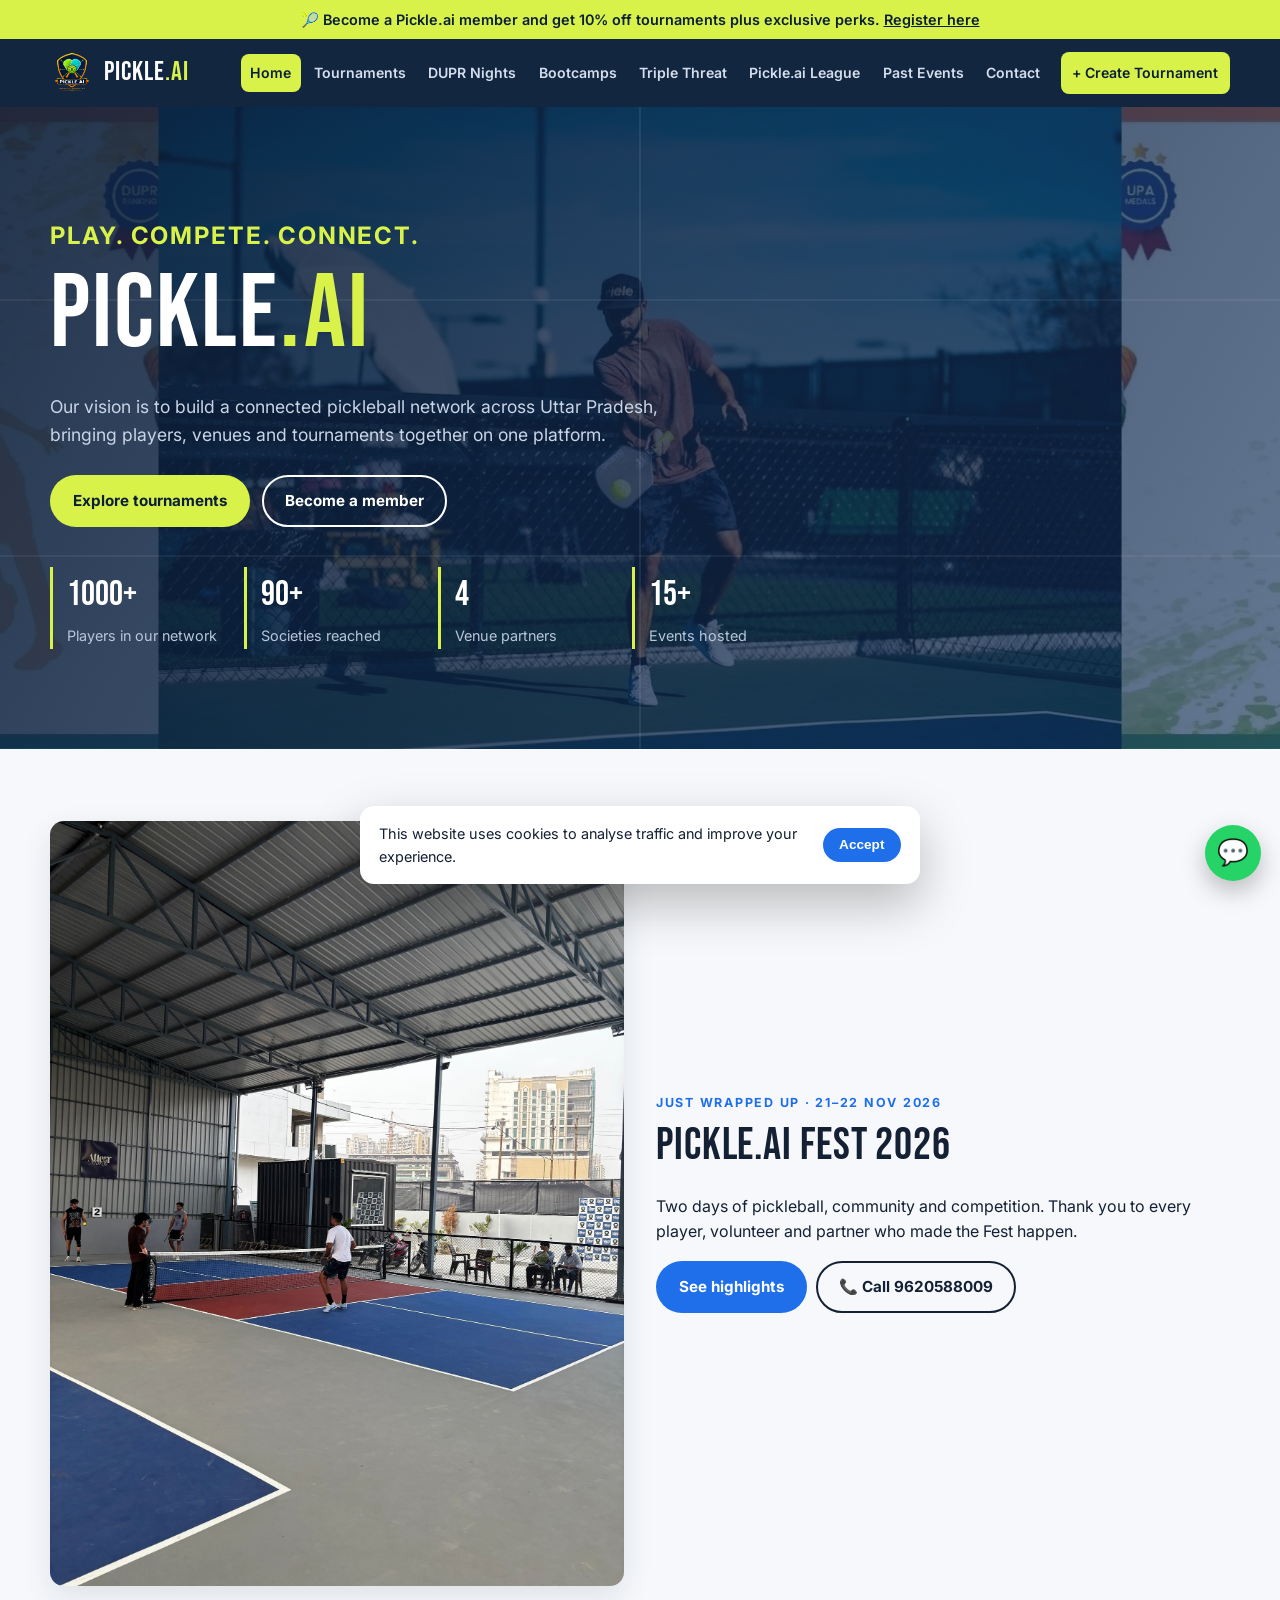
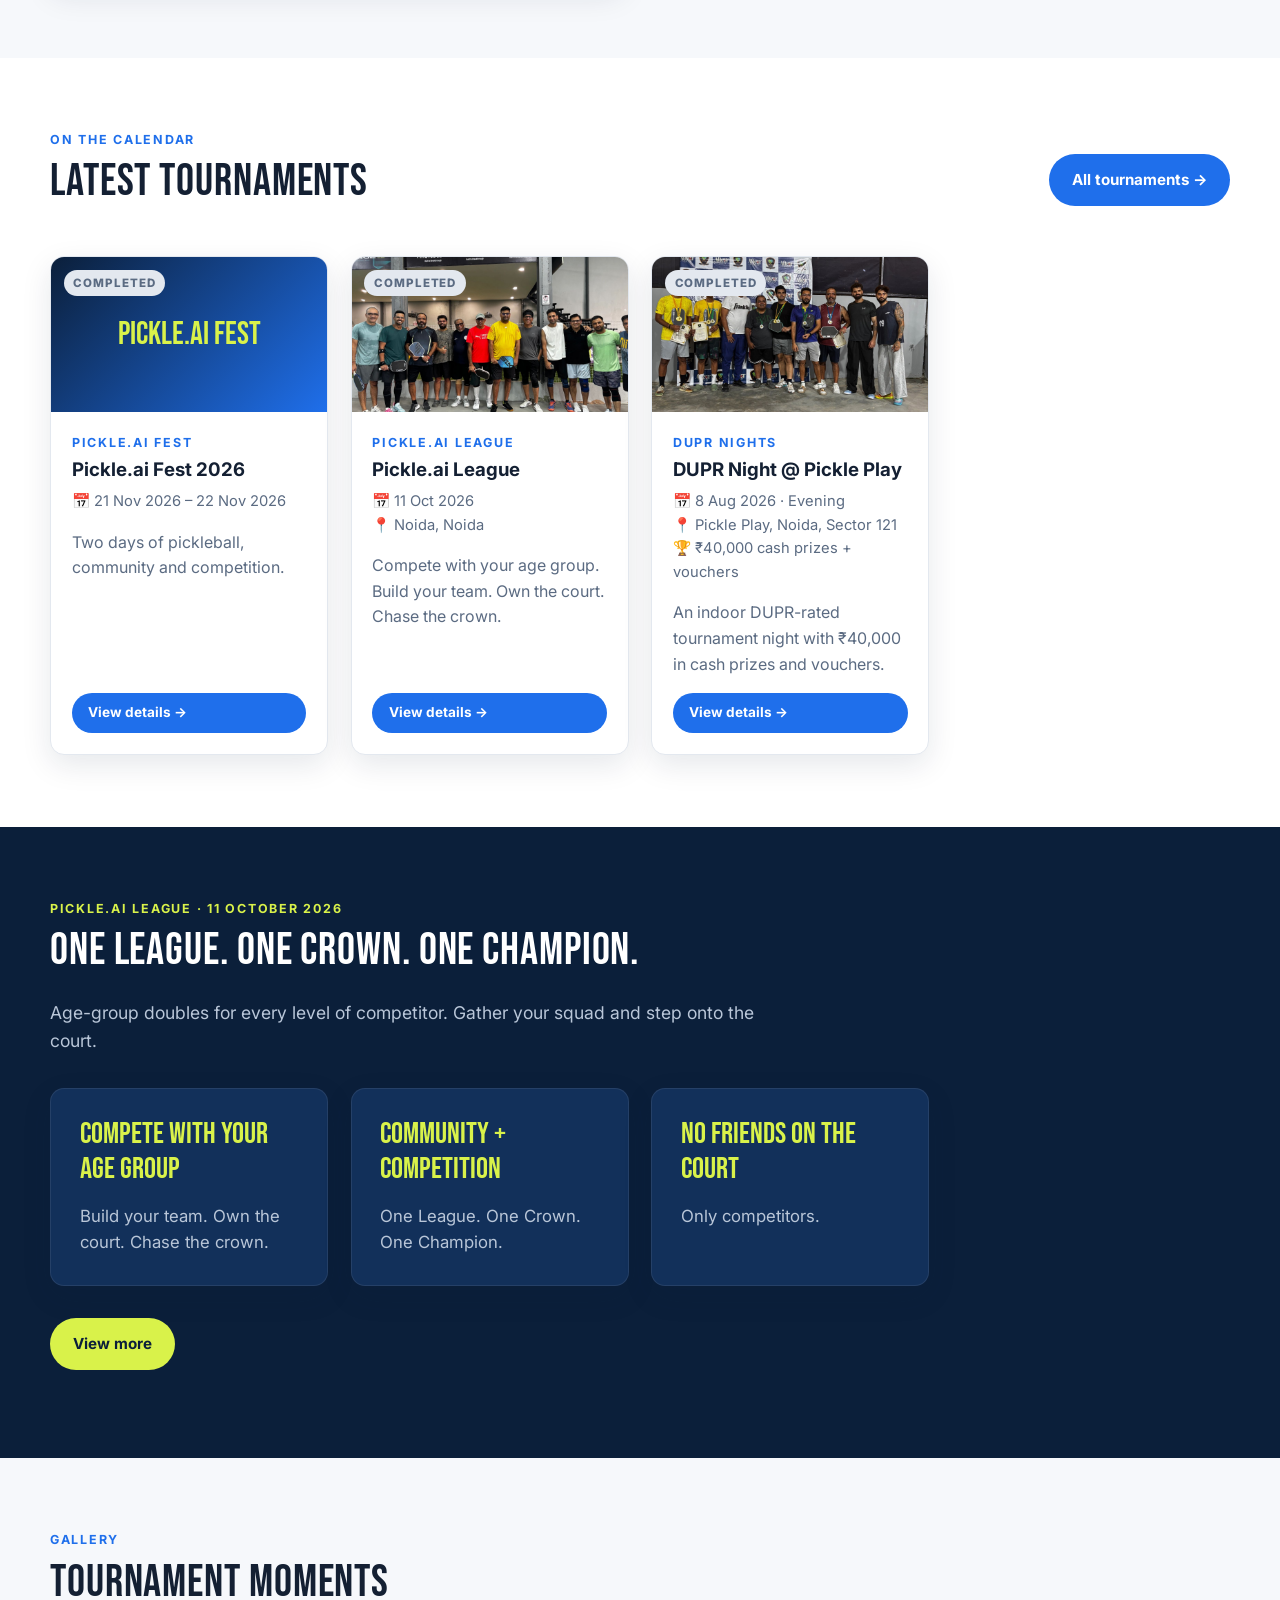
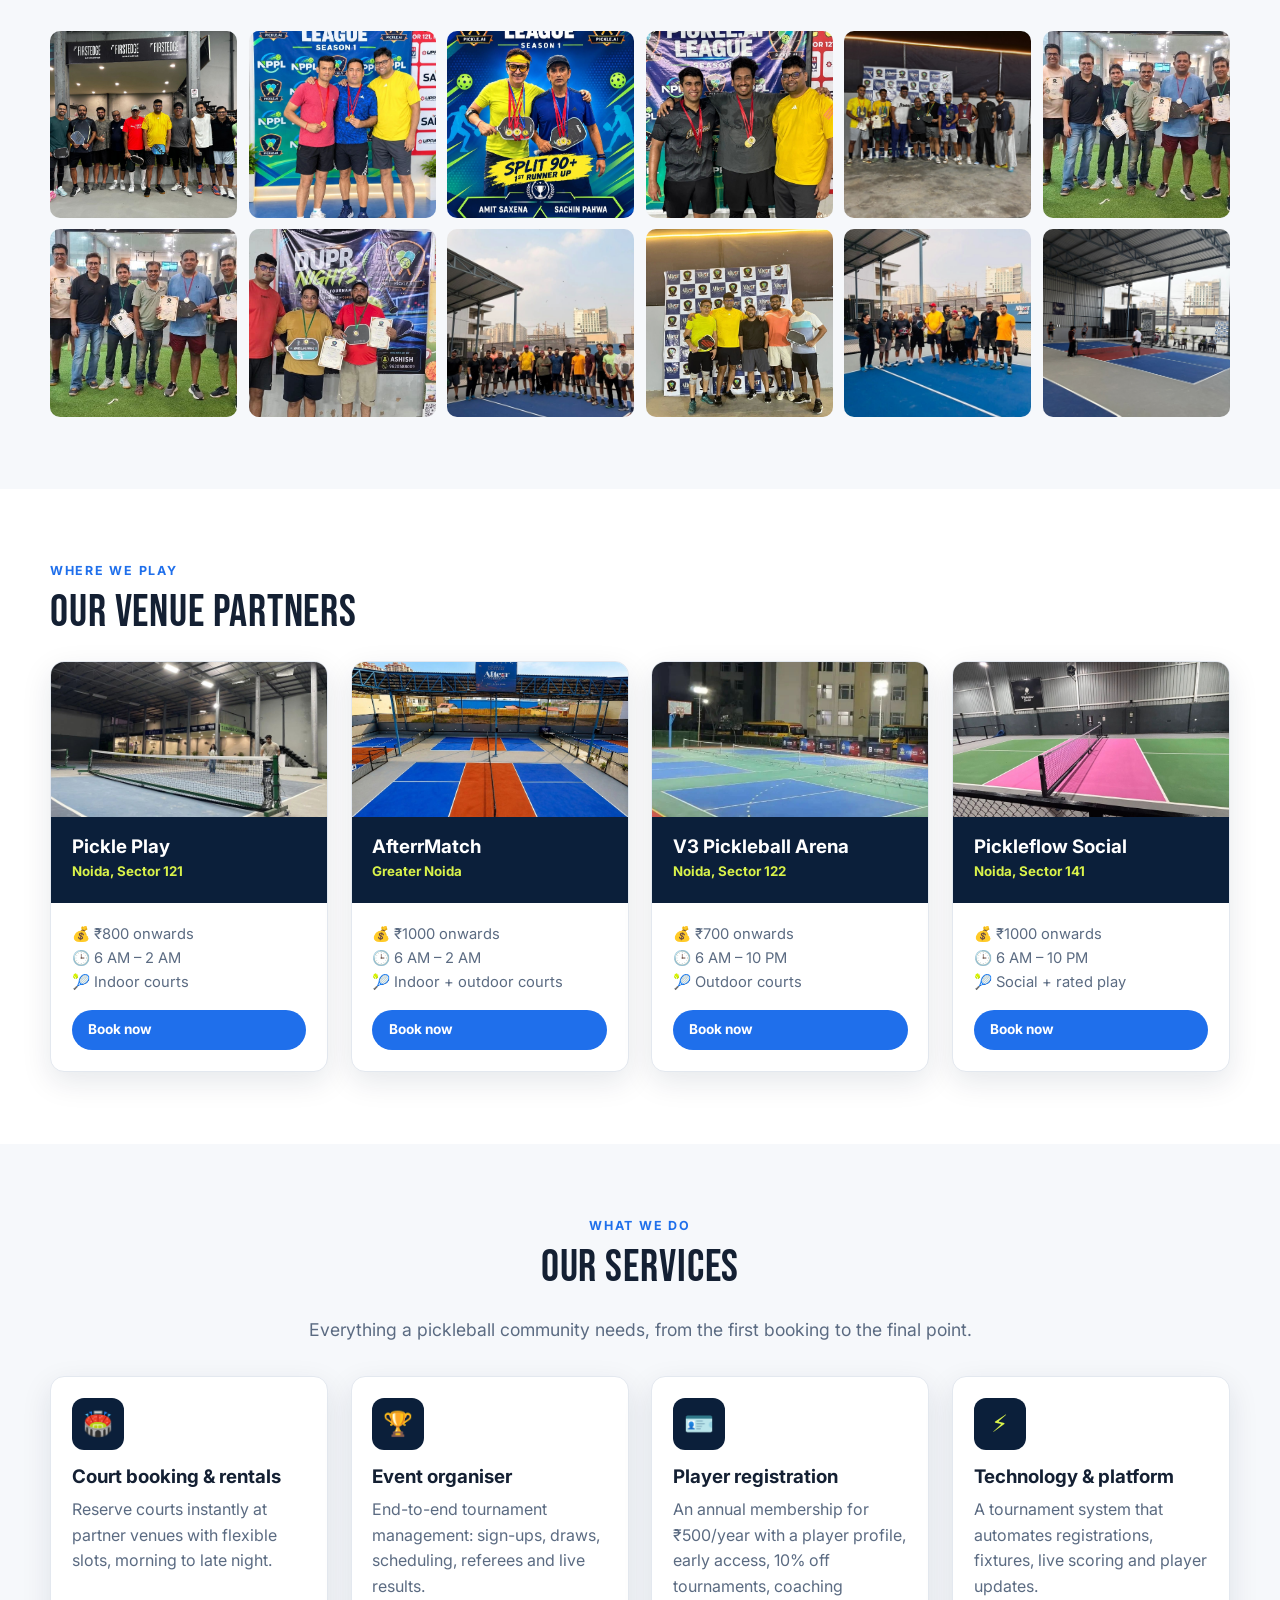
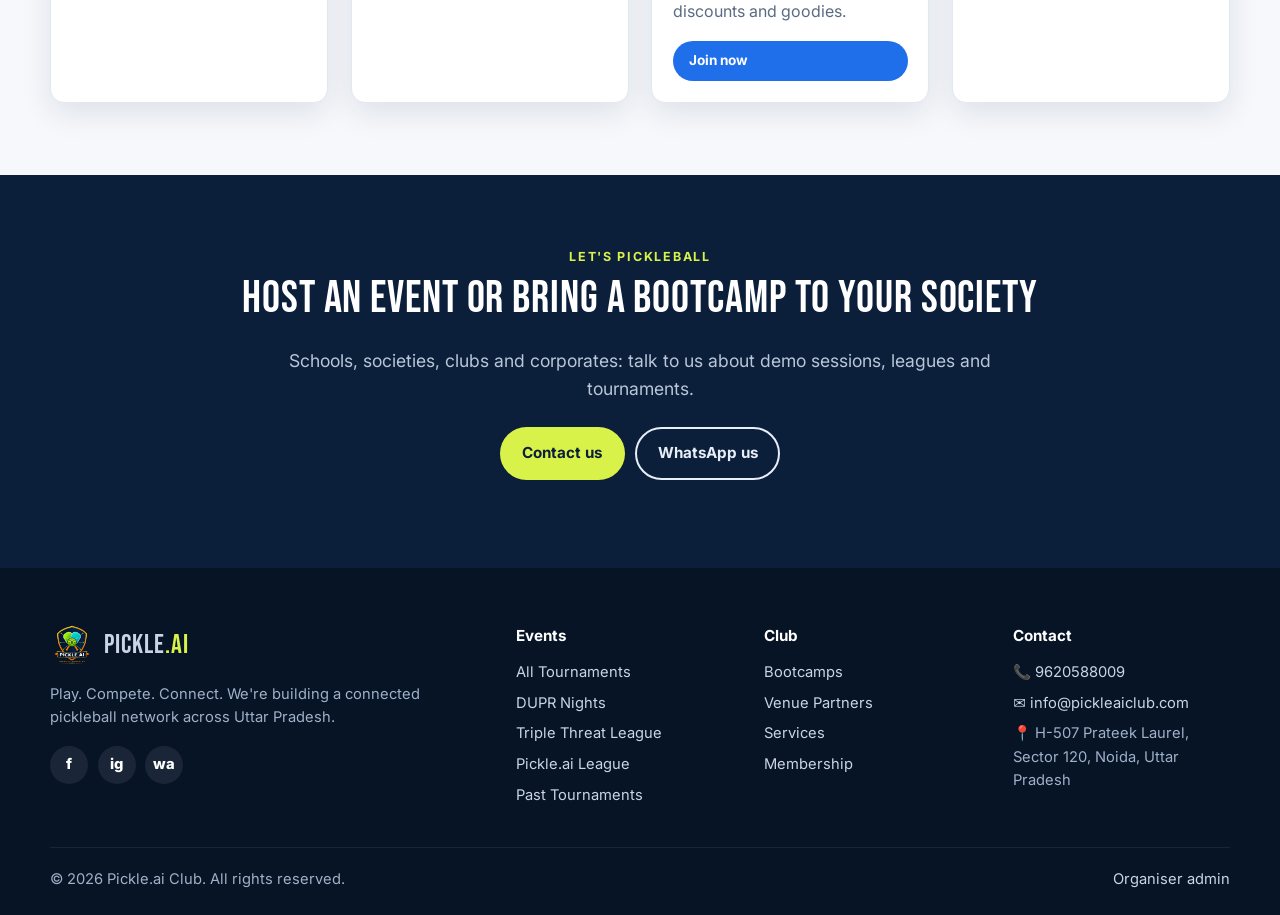
==== commit 8c100946: "Replace Triple Threat League Season 2 with completed Pickle.ai Fest 2026 Pickle.ai Fest 2026 ran 21-" ====
--- a/index.html
+++ b/index.html
@@ -29,17 +29,17 @@
       </div>
     </section>
 
-    <!-- Coming soon -->
+    <!-- Latest event -->
     <section class="section">
       <div class="container">
         <div class="split">
-          <img src="assets/uploads/triple-threat-league-s2/season-2-poster.jpg" alt="Triple Threat League Season 2 coming soon poster" loading="lazy">
+          <img src="assets/uploads/triple-threat-league-s1/img-0174.jpg" alt="Players on a Pickle.ai partner court" loading="lazy">
           <div>
-            <div class="eyebrow">Coming soon 💙💛</div>
-            <h2>Triple Threat League · Season 2</h2>
-            <p>After a blockbuster Season 1, the winter season is on its way. <b>THE WAIT IS ALMOST OVER!</b></p>
+            <div class="eyebrow">Just wrapped up · 21–22 Nov 2026</div>
+            <h2>Pickle.ai Fest 2026</h2>
+            <p>Two days of pickleball, community and competition. Thank you to every player, volunteer and partner who made the Fest happen.</p>
           <div style="display:flex;gap:.6rem;flex-wrap:wrap">
-            <a class="btn btn--blue" href="tournament.html?id=triple-threat-league-s2">See details</a>
+            <a class="btn btn--blue" href="tournament.html?id=pickle-ai-fest-2026">See highlights</a>
             <a class="btn btn--ghost" href="tel:9620588009">📞 Call 9620588009</a>
           </div>
         </div>
@@ -52,7 +52,7 @@
         <div class="toolbar">
           <div>
             <div class="eyebrow">On the calendar</div>
-            <h2>Upcoming tournaments</h2>
+            <h2 id="upcoming-title">Upcoming tournaments</h2>
           </div>
           <a class="btn btn--blue" href="tournaments.html">All tournaments →</a>
         </div>
@@ -137,6 +137,7 @@
       const upcoming = all.filter((t) => UI.statusOf(t) !== "completed")
         .sort((a, b) => a.startDate.localeCompare(b.startDate));
       const show = upcoming.length ? upcoming.slice(0, 3) : all.slice(0, 3);
+      if (!upcoming.length) document.getElementById("upcoming-title").textContent = "Latest tournaments";
       document.getElementById("upcoming").innerHTML = show.map(UI.tournamentCard).join("") ||
         '<div class="empty">No tournaments yet. <a href="admin.html">Create one</a>.</div>';
 
